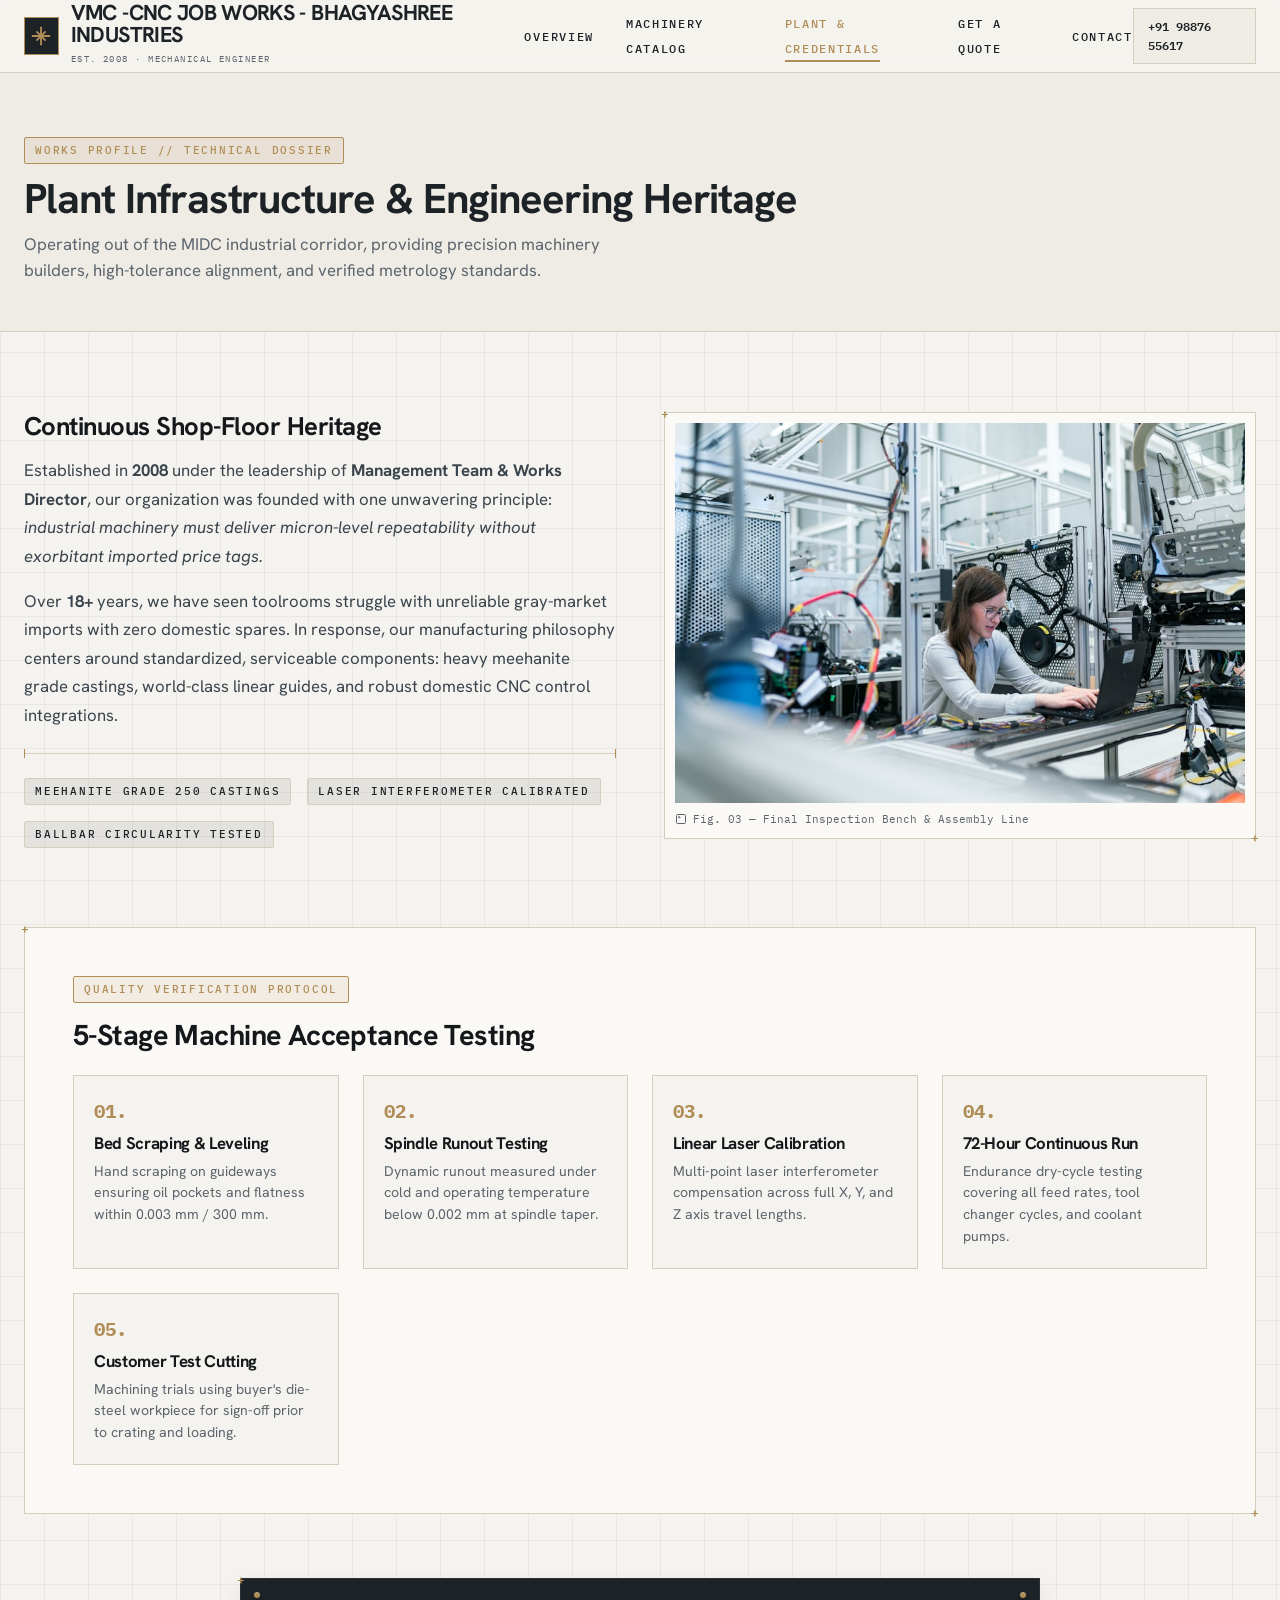
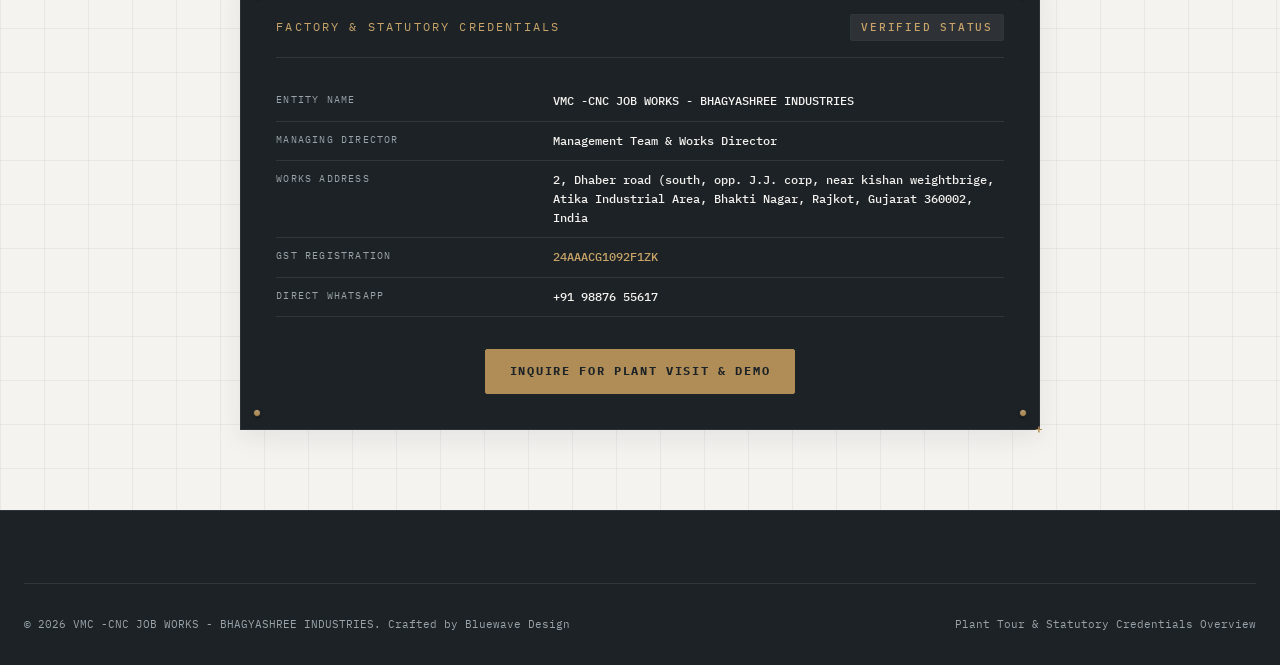
==== about.html @ 15ab4d51 "Deploy VMC -CNC JOB WORKS - BHAGYASHREE INDUSTRIES website" ====
<!DOCTYPE html>
<html lang="en">
<head>
  <meta charset="UTF-8" />
  <meta name="viewport" content="width=device-width, initial-scale=1.0" />
  <title>About Plant & Works Heritage — VMC -CNC JOB WORKS - BHAGYASHREE INDUSTRIES</title>
  <meta name="description" content="Explore VMC -CNC JOB WORKS - BHAGYASHREE INDUSTRIES's manufacturing infrastructure, assembly floor, metrology lab, and 18+ years history in Rajkot, Gujarat." />
  
  <link rel="preconnect" href="https://fonts.googleapis.com" />
  <link rel="preconnect" href="https://fonts.gstatic.com" crossorigin />
  <link href="https://fonts.googleapis.com/css2?family=Hanken+Grotesk:wght@400;500;600;700;800&family=IBM+Plex+Mono:wght@400;500;600;700&display=swap" rel="stylesheet" />

  <link rel="stylesheet" href="assets/css/style.css" />
</head>
<body class="blueprint-grid">

  <!-- ================= SITE HEADER ================= -->
  <header class="site-header">
    <div class="container">
      <div class="nav-wrapper">
        <a href="index.html" class="brand-logo">
          <div class="brand-icon">
            <svg width="22" height="22" viewBox="0 0 24 24" fill="none" stroke="currentColor" stroke-width="2">
              <path d="M12 2v20M2 12h20M7 7l10 10M17 7L7 17"/>
            </svg>
          </div>
          <div class="brand-text">
            <h1 data-bind="name">VMC -CNC JOB WORKS - BHAGYASHREE INDUSTRIES</h1>
            <span class="est-tag">EST. <span data-bind="established">2008</span> · MECHANICAL ENGINEER</span>
          </div>
        </a>

        <nav>
          <ul class="nav-links">
            <li><a href="index.html">Overview</a></li>
            <li><a href="services.html">Machinery Catalog</a></li>
            <li><a href="about.html" class="active">Plant &amp; Credentials</a></li>
            <li><a href="index.html#rfq">Get a Quote</a></li>
            <li><a href="index.html#contact">Contact</a></li>
          </ul>
        </nav>

        <div class="nav-actions">
          <a href="tel:+919887655617" class="nav-phone-pill" data-bind="phoneDisplay">
            <svg width="14" height="14" viewBox="0 0 24 24" fill="none" stroke="currentColor" stroke-width="2">
              <path d="M22 16.92v3a2 2 0 0 1-2.18 2 19.79 19.79 0 0 1-8.63-3.07 19.5 19.5 0 0 1-6-6 19.79 19.79 0 0 1-3.07-8.67A2 2 0 0 1 4.11 2h3a2 2 0 0 1 2 1.72 12.84 12.84 0 0 0 .7 2.81 2 2 0 0 1-.45 2.11L8.09 9.91a16 16 0 0 0 6 6l1.27-1.27a2 2 0 0 1 2.11-.45 12.84 12.84 0 0 0 2.81.7A2 2 0 0 1 22 16.92z"/>
            </svg>
            +91 98876 55617
          </a>
          <button class="mobile-menu-btn" aria-label="Toggle Menu">
            <svg width="24" height="24" viewBox="0 0 24 24" fill="none" stroke="currentColor" stroke-width="2">
              <path d="M3 12h18M3 6h18M3 18h18"/>
            </svg>
          </button>
        </div>
      </div>
    </div>
  </header>

  <main>
    <!-- Header Banner -->
    <section class="section" style="padding: 4rem 0 2rem; background: var(--paper2); border-bottom: 1px solid var(--hairline);">
      <div class="container">
        <div class="mono-badge badge-brass section-tag">WORKS PROFILE // TECHNICAL DOSSIER</div>
        <h2 class="section-title">Plant Infrastructure &amp; Engineering Heritage</h2>
        <p class="section-desc">
          Operating out of the MIDC industrial corridor, providing precision machinery builders, high-tolerance alignment, and verified metrology standards.
        </p>
      </div>
    </section>

    <!-- Detail Grid -->
    <section class="section">
      <div class="container">
        <div style="display: grid; grid-template-columns: 1fr 1fr; gap: 3rem; margin-bottom: 4rem;">
          
          <div>
            <h3 style="font-size: 1.6rem; margin-bottom: 1rem;">Continuous Shop-Floor Heritage</h3>
            <p style="font-size: 1.05rem; color: #3A444C; line-height: 1.7;">
              Established in <strong data-bind="established">2008</strong> under the leadership of <strong data-bind="proprietor">Management Team</strong>, our organization was founded with one unwavering principle: <em>industrial machinery must deliver micron-level repeatability without exorbitant imported price tags.</em>
            </p>
            <p style="font-size: 1.05rem; color: #3A444C; line-height: 1.7;">
              Over <strong data-bind="yearsInOperation">18+</strong> years, we have seen toolrooms struggle with unreliable gray-market imports with zero domestic spares. In response, our manufacturing philosophy centers around standardized, serviceable components: heavy meehanite grade castings, world-class linear guides, and robust domestic CNC control integrations.
            </p>
            <div class="dim-line"></div>
            <div style="display: flex; gap: 1rem; flex-wrap: wrap;">
              <div class="mono-badge badge-steel">Meehanite Grade 250 Castings</div>
              <div class="mono-badge badge-steel">Laser Interferometer Calibrated</div>
              <div class="mono-badge badge-steel">Ballbar Circularity Tested</div>
            </div>
          </div>

          <div>
            <div class="plant-photo-frame plate">
              <img src="assets/img/05.jpg" alt="Plant Floor" />
              <div class="photo-caption">
                <svg width="12" height="12" viewBox="0 0 24 24" fill="none" stroke="currentColor" stroke-width="2"><rect x="3" y="3" width="18" height="18" rx="2"/><circle cx="8.5" cy="8.5" r="1.5"/></svg>
                Fig. 03 — Final Inspection Bench &amp; Assembly Line
              </div>
            </div>
          </div>

        </div>

        <!-- Metrology & Quality Process -->
        <div id="qa" class="plate" style="background: var(--paperlight); border: 1px solid var(--hairline); padding: 3rem; margin-bottom: 4rem;">
          <div class="mono-badge badge-brass" style="margin-bottom: 1rem;">QUALITY VERIFICATION PROTOCOL</div>
          <h3 style="font-size: 1.8rem; margin-bottom: 1.5rem;">5-Stage Machine Acceptance Testing</h3>

          <div style="display: grid; grid-template-columns: repeat(auto-fit, minmax(220px, 1fr)); gap: 1.5rem;">
            <div style="padding: 1.25rem; background: var(--paper); border: 1px solid var(--hairline);">
              <span style="font-family: var(--font-mono); color: var(--brass); font-weight: 700; font-size: 1.2rem;">01.</span>
              <h4 style="font-size: 1.05rem; margin: 0.5rem 0;">Bed Scraping &amp; Leveling</h4>
              <p style="font-size: 0.88rem; color: var(--muted); margin: 0;">Hand scraping on guideways ensuring oil pockets and flatness within 0.003 mm / 300 mm.</p>
            </div>

            <div style="padding: 1.25rem; background: var(--paper); border: 1px solid var(--hairline);">
              <span style="font-family: var(--font-mono); color: var(--brass); font-weight: 700; font-size: 1.2rem;">02.</span>
              <h4 style="font-size: 1.05rem; margin: 0.5rem 0;">Spindle Runout Testing</h4>
              <p style="font-size: 0.88rem; color: var(--muted); margin: 0;">Dynamic runout measured under cold and operating temperature below 0.002 mm at spindle taper.</p>
            </div>

            <div style="padding: 1.25rem; background: var(--paper); border: 1px solid var(--hairline);">
              <span style="font-family: var(--font-mono); color: var(--brass); font-weight: 700; font-size: 1.2rem;">03.</span>
              <h4 style="font-size: 1.05rem; margin: 0.5rem 0;">Linear Laser Calibration</h4>
              <p style="font-size: 0.88rem; color: var(--muted); margin: 0;">Multi-point laser interferometer compensation across full X, Y, and Z axis travel lengths.</p>
            </div>

            <div style="padding: 1.25rem; background: var(--paper); border: 1px solid var(--hairline);">
              <span style="font-family: var(--font-mono); color: var(--brass); font-weight: 700; font-size: 1.2rem;">04.</span>
              <h4 style="font-size: 1.05rem; margin: 0.5rem 0;">72-Hour Continuous Run</h4>
              <p style="font-size: 0.88rem; color: var(--muted); margin: 0;">Endurance dry-cycle testing covering all feed rates, tool changer cycles, and coolant pumps.</p>
            </div>

            <div style="padding: 1.25rem; background: var(--paper); border: 1px solid var(--hairline);">
              <span style="font-family: var(--font-mono); color: var(--brass); font-weight: 700; font-size: 1.2rem;">05.</span>
              <h4 style="font-size: 1.05rem; margin: 0.5rem 0;">Customer Test Cutting</h4>
              <p style="font-size: 0.88rem; color: var(--muted); margin: 0;">Machining trials using buyer's die-steel workpiece for sign-off prior to crating and loading.</p>
            </div>
          </div>
        </div>

        <!-- Riveted Plate Credentials -->
        <div id="credentials" style="max-width: 800px; margin: 0 auto;">
          <div class="reg-plate plate">
            <div class="rivet rivet-tl"></div>
            <div class="rivet rivet-tr"></div>
            <div class="rivet rivet-bl"></div>
            <div class="rivet rivet-br"></div>

            <div class="reg-plate-head">
              <span class="reg-plate-title">FACTORY &amp; STATUTORY CREDENTIALS</span>
              <span class="mono-badge badge-dark">VERIFIED STATUS</span>
            </div>

            <table class="reg-table">
              <tbody>
                <tr>
                  <td class="field-label">Entity Name</td>
                  <td class="field-value" data-bind="name">VMC -CNC JOB WORKS - BHAGYASHREE INDUSTRIES</td>
                </tr>
                <tr>
                  <td class="field-label">Managing Director</td>
                  <td class="field-value" data-bind="proprietor">Management Team</td>
                </tr>
                <tr>
                  <td class="field-label">Works Address</td>
                  <td class="field-value" data-bind="address">2, Dhaber road (south, opp. J.J. corp, near kishan weightbrige, Atika Industrial Area, Bhakti Nagar, Rajkot, Gujarat 360002, India</td>
                </tr>
                <tr>
                  <td class="field-label">GST Registration</td>
                  <td class="field-value" style="color:var(--brass2);" data-bind="gst">24AAACG1092F1ZK</td>
                </tr>
                <tr>
                  <td class="field-label">Direct WhatsApp</td>
                  <td class="field-value" data-bind="phoneDisplay">+91 98876 55617</td>
                </tr>
              </tbody>
            </table>

            <div style="margin-top: 2rem; text-align: center;">
              <a href="index.html#rfq" class="btn btn-primary">
                Inquire For Plant Visit &amp; Demo
              </a>
            </div>
          </div>
        </div>

      </div>
    </section>
  </main>

  <footer class="site-footer blueprint-grid-dark">
    <div class="container">
      <div class="footer-bottom">
        <div>
          &copy; 2026 VMC -CNC JOB WORKS - BHAGYASHREE INDUSTRIES. Crafted by Bluewave Design
        </div>
        <div>
          Plant Tour &amp; Statutory Credentials Overview
        </div>
      </div>
    </div>
  </footer>

  <script type="module" src="assets/js/main.js"></script>
</body>
</html>
---- assets/css/style.css ----
/* ==========================================================================
   INDUSTRIAL BLUEPRINT & PRECISION ENGINEERING DESIGN SYSTEM
   Master Stylesheet for Industrial Machinery Manufacturers
   Aesthetics: Shop-floor authenticity, technical drafting grid, brass accents,
   physical registration marks (+), dimension lines, and structural rivets.
   ========================================================================== */

/* 1. CSS Custom Properties / Design Tokens */
:root {
  /* Drafting Paper & Backgrounds */
  --paper: #F5F3EF;          /* Main warm drafting vellum background */
  --paper2: #EFECE6;         /* Secondary paper / caption tag background */
  --paperlight: #FAF9F6;     /* Card background */
  --white: #FFFFFF;

  /* Structural Steel */
  --steel: #1C2226;          /* Deep industrial dark steel / header / dark plates */
  --steel2: #2A3238;         /* Secondary dark slate steel / card borders */
  --steelline: #2F373E;      /* Dark border hairline */
  --steelcard: #22292E;      /* Dark card surface */

  /* Machining Metals & Accents */
  --brass: #B08D57;          /* Classic engineering brass / corner marks / active tabs */
  --brass2: #C8A468;         /* Light brass / illuminated badges / stat numbers */
  --brass-glow: rgba(176, 141, 87, 0.18);
  --brass-soft: rgba(176, 141, 87, 0.12);

  /* Lines & Ink */
  --hairline: #D4CEBF;       /* Blueprint boundary dividers & card outlines */
  --ink: #14181B;            /* Deep black body text */
  --muted: #5C656C;          /* Technical muted descriptions & secondary labels */
  --muted-light: #9AA3AA;    /* Dark mode muted text */

  /* Typography Stacks */
  --font-display: 'Hanken Grotesk', -apple-system, BlinkMacSystemFont, "Segoe UI", Roboto, sans-serif;
  --font-mono: 'IBM Plex Mono', 'JetBrains Mono', SFMono-Regular, Consolas, monospace;

  /* Elevation & Transition */
  --shadow-sm: 0 2px 6px rgba(28, 34, 38, 0.05);
  --shadow-md: 0 8px 24px rgba(28, 34, 38, 0.08);
  --shadow-lg: 0 16px 36px rgba(28, 34, 38, 0.14);
  --transition: 220ms cubic-bezier(0.16, 1, 0.3, 1);
}

/* 2. Base Reset & Typography */
*, *::before, *::after {
  box-sizing: border-box;
  margin: 0;
  padding: 0;
}

html {
  font-size: 16px;
  scroll-behavior: smooth;
  color-scheme: light;
}

body {
  font-family: var(--font-display);
  background-color: var(--paper);
  color: var(--ink);
  line-height: 1.55;
  -webkit-font-smoothing: antialiased;
  -moz-osx-font-smoothing: grayscale;
  overflow-x: hidden;
}

h1, h2, h3, h4, h5, h6 {
  font-family: var(--font-display);
  font-weight: 700;
  line-height: 1.12;
  color: inherit;
  letter-spacing: -0.02em;
}

p {
  margin-bottom: 1rem;
}

a {
  color: inherit;
  text-decoration: none;
  transition: all var(--transition);
}

img {
  max-width: 100%;
  height: auto;
  display: block;
}

/* 3. Drafting & Blueprint Engineering Motifs */
.blueprint-grid {
  background-image:
    linear-gradient(to right, rgba(28, 34, 38, 0.055) 1px, transparent 1px),
    linear-gradient(to bottom, rgba(28, 34, 38, 0.055) 1px, transparent 1px);
  background-size: 44px 44px;
}

.blueprint-grid-dark {
  background-image:
    linear-gradient(to right, rgba(245, 243, 239, 0.05) 1px, transparent 1px),
    linear-gradient(to bottom, rgba(245, 243, 239, 0.05) 1px, transparent 1px);
  background-size: 44px 44px;
}

/* Corner CAD Registration Crosses (+) */
.plate {
  position: relative;
}

.plate::before,
.plate::after {
  content: "+";
  position: absolute;
  font-family: var(--font-mono);
  font-size: 13px;
  line-height: 1;
  color: var(--brass);
  pointer-events: none;
  font-weight: 600;
  z-index: 2;
}

.plate::before {
  top: -6px;
  left: -4px;
}

.plate::after {
  bottom: -6px;
  right: -4px;
}

.plate-rev::before {
  top: -6px;
  right: -4px;
  left: auto;
}

.plate-rev::after {
  bottom: -6px;
  left: -4px;
  right: auto;
}

/* Dimension Line Dividers with Brass End Ticks */
.dim-line {
  position: relative;
  height: 1px;
  background: var(--hairline);
  margin: 1.5rem 0;
  width: 100%;
}

.dim-line::before,
.dim-line::after {
  content: "";
  position: absolute;
  top: -4px;
  width: 1px;
  height: 9px;
  background: var(--brass);
}

.dim-line::before {
  left: 0;
}

.dim-line::after {
  right: 0;
}

.dim-line.dark {
  background: var(--steelline);
}

/* Physical Brass Rivets on Panels */
.rivet {
  position: absolute;
  width: 8px;
  height: 8px;
  border-radius: 9999px;
  background: var(--brass);
  border: 1px solid var(--steel);
  box-shadow: inset 0 1px 1px rgba(255, 255, 255, 0.4), 0 1px 2px rgba(0, 0, 0, 0.4);
}

.rivet-tl { top: 12px; left: 12px; }
.rivet-tr { top: 12px; right: 12px; }
.rivet-bl { bottom: 12px; left: 12px; }
.rivet-br { bottom: 12px; right: 12px; }

/* 4. Technical Badges & Monospace Accents */
.mono-badge {
  font-family: var(--font-mono);
  font-size: 11px;
  text-transform: uppercase;
  letter-spacing: 0.16em;
  padding: 4px 10px;
  border-radius: 2px;
  display: inline-flex;
  align-items: center;
  gap: 6px;
  font-weight: 500;
}

.badge-brass {
  background: var(--brass-soft);
  color: var(--brass);
  border: 1px solid var(--brass);
}

.badge-steel {
  background: rgba(28, 34, 38, 0.08);
  color: var(--steel);
  border: 1px solid var(--hairline);
}

.badge-dark {
  background: rgba(245, 243, 239, 0.08);
  color: var(--brass2);
  border: 1px solid var(--steelline);
}

/* 5. Buttons & Interactive Controls */
.btn {
  font-family: var(--font-mono);
  font-size: 12px;
  text-transform: uppercase;
  letter-spacing: 0.14em;
  font-weight: 600;
  display: inline-flex;
  align-items: center;
  justify-content: center;
  gap: 8px;
  padding: 12px 24px;
  border-radius: 2px;
  cursor: pointer;
  border: 1px solid transparent;
  transition: all var(--transition);
}

.btn-primary {
  background-color: var(--brass);
  color: var(--steel);
  border-color: var(--brass);
  font-weight: 700;
}

.btn-primary:hover {
  background-color: var(--brass2);
  border-color: var(--brass2);
  transform: translateY(-1px);
  box-shadow: 0 4px 14px var(--brass-glow);
}

.btn-steel {
  background-color: var(--steel);
  color: var(--paper);
  border-color: var(--steel);
}

.btn-steel:hover {
  background-color: var(--steel2);
  transform: translateY(-1px);
}

.btn-outline {
  background: transparent;
  color: var(--steel);
  border-color: var(--hairline);
}

.btn-outline:hover {
  border-color: var(--steel);
  background: rgba(28, 34, 38, 0.04);
}

.btn-outline-light {
  background: transparent;
  color: var(--paper);
  border-color: rgba(245, 243, 239, 0.25);
}

.btn-outline-light:hover {
  border-color: var(--brass);
  color: var(--brass2);
  background: rgba(176, 141, 87, 0.08);
}

.btn-whatsapp {
  background-color: #25D366;
  color: #FFFFFF;
  border-color: #25D366;
  font-weight: 700;
}

.btn-whatsapp:hover {
  background-color: #20BA5A;
  border-color: #20BA5A;
  box-shadow: 0 4px 16px rgba(37, 211, 102, 0.35);
  transform: translateY(-1px);
}

.btn-sm {
  padding: 8px 14px;
  font-size: 10px;
}

/* 6. Layout Containers */
.container {
  max-width: 1280px;
  margin: 0 auto;
  padding: 0 1.5rem;
}

.container-narrow {
  max-width: 980px;
  margin: 0 auto;
  padding: 0 1.5rem;
}

/* 7. Header & Navigation */
.site-header {
  position: sticky;
  top: 0;
  z-index: 100;
  background: rgba(245, 243, 239, 0.94);
  backdrop-filter: blur(10px);
  border-bottom: 1px solid var(--hairline);
  transition: all var(--transition);
}

.nav-wrapper {
  display: flex;
  align-items: center;
  justify-content: space-between;
  height: 72px;
}

.brand-logo {
  display: flex;
  align-items: center;
  gap: 12px;
}

.brand-icon {
  width: 38px;
  height: 38px;
  background: var(--steel);
  color: var(--brass);
  display: flex;
  align-items: center;
  justify-content: center;
  border: 1px solid var(--brass);
}

.brand-text h1 {
  font-size: 1.35rem;
  letter-spacing: -0.03em;
  line-height: 1;
  color: var(--steel);
}

.brand-text .est-tag {
  font-family: var(--font-mono);
  font-size: 9px;
  color: var(--muted);
  letter-spacing: 0.16em;
  text-transform: uppercase;
}

.nav-links {
  display: flex;
  align-items: center;
  gap: 2rem;
  list-style: none;
}

.nav-links a {
  font-family: var(--font-mono);
  font-size: 12px;
  text-transform: uppercase;
  letter-spacing: 0.14em;
  color: var(--steel);
  font-weight: 500;
  position: relative;
  padding: 6px 0;
}

.nav-links a:hover,
.nav-links a.active {
  color: var(--brass);
}

.nav-links a.active::after {
  content: "";
  position: absolute;
  bottom: 0;
  left: 0;
  width: 100%;
  height: 2px;
  background: var(--brass);
}

.nav-actions {
  display: flex;
  align-items: center;
  gap: 12px;
}

.nav-phone-pill {
  font-family: var(--font-mono);
  font-size: 12px;
  color: var(--steel);
  display: flex;
  align-items: center;
  gap: 6px;
  padding: 8px 14px;
  background: var(--paper2);
  border: 1px solid var(--hairline);
  font-weight: 600;
}

.nav-phone-pill:hover {
  border-color: var(--brass);
  color: var(--brass);
}

.mobile-menu-btn {
  display: none;
  background: none;
  border: 1px solid var(--hairline);
  padding: 8px;
  cursor: pointer;
  color: var(--steel);
}

/* 8. Hero Section */
.hero-section {
  position: relative;
  background-color: var(--steel);
  color: var(--paper);
  padding: 5.5rem 0 4.5rem;
  overflow: hidden;
}

.hero-bg-overlay {
  position: absolute;
  inset: 0;
  background-size: cover;
  background-position: center;
  opacity: 0.28;
  mix-blend-mode: luminosity;
  pointer-events: none;
}

.hero-inset-frame {
  position: absolute;
  inset: 1.25rem;
  border: 1px solid rgba(245, 243, 239, 0.12);
  pointer-events: none;
}

.hero-content {
  position: relative;
  z-index: 10;
  max-width: 900px;
}

.hero-title {
  font-size: clamp(2.4rem, 6.2vw, 4.8rem);
  font-weight: 800;
  line-height: 1.05;
  letter-spacing: -0.03em;
  margin: 1.5rem 0 1.5rem;
  color: var(--paper);
}

.hero-title .accent-brass {
  color: var(--brass2);
}

.hero-subtitle {
  font-size: 1.15rem;
  line-height: 1.6;
  color: #B2BBC2;
  max-width: 680px;
  margin-bottom: 2.2rem;
}

.hero-cta-group {
  display: flex;
  flex-wrap: wrap;
  align-items: center;
  gap: 1rem;
}

/* 9. Stats & Verification Strip */
.stats-strip {
  background-color: var(--steel);
  border-top: 1px solid var(--steelline);
  border-bottom: 1px solid var(--steelline);
  color: var(--paper);
}

.stats-grid {
  display: grid;
  grid-template-columns: repeat(4, 1fr);
}

.stat-item {
  padding: 2rem 1.5rem;
  border-right: 1px solid var(--steelline);
  position: relative;
}

.stat-item:last-child {
  border-right: none;
}

.stat-num {
  font-family: var(--font-mono);
  font-size: clamp(1.8rem, 2.8vw, 2.5rem);
  font-weight: 600;
  color: var(--brass2);
  line-height: 1;
  margin-bottom: 0.4rem;
}

.stat-label {
  font-size: 0.92rem;
  font-weight: 600;
  color: var(--paper);
  margin-bottom: 0.25rem;
}

.stat-sub {
  font-family: var(--font-mono);
  font-size: 11px;
  color: var(--muted-light);
  line-height: 1.35;
}

/* 10. Machinery Catalog Section */
.section {
  padding: 5rem 0;
  position: relative;
}

.section-head {
  margin-bottom: 2.5rem;
}

.section-tag {
  margin-bottom: 0.75rem;
}

.section-title {
  font-size: clamp(1.8rem, 3.5vw, 2.6rem);
  letter-spacing: -0.025em;
  color: var(--steel);
}

.section-desc {
  font-size: 1.05rem;
  color: var(--muted);
  max-width: 640px;
  margin-top: 0.5rem;
}

/* Filter Tabs */
.catalog-filter-bar {
  display: flex;
  flex-wrap: wrap;
  gap: 8px;
  margin-bottom: 2.5rem;
  padding-bottom: 1.5rem;
  border-bottom: 1px solid var(--hairline);
}

.filter-btn {
  font-family: var(--font-mono);
  font-size: 11px;
  text-transform: uppercase;
  letter-spacing: 0.12em;
  padding: 8px 16px;
  background: var(--paper2);
  color: var(--steel);
  border: 1px solid var(--hairline);
  cursor: pointer;
  transition: all var(--transition);
  font-weight: 500;
}

.filter-btn:hover {
  border-color: var(--steel);
}

.filter-btn.active {
  background: var(--steel);
  color: var(--brass2);
  border-color: var(--steel);
  font-weight: 600;
}

/* Machine Cards Grid */
.catalog-grid {
  display: grid;
  grid-template-columns: repeat(auto-fill, minmax(360px, 1fr));
  gap: 2rem;
}

.spec-card {
  background: var(--paperlight);
  border: 1px solid var(--hairline);
  display: flex;
  flex-direction: column;
  position: relative;
  transition: transform var(--transition), box-shadow var(--transition), border-color var(--transition);
}

.spec-card:hover {
  transform: translateY(-4px);
  box-shadow: var(--shadow-md);
  border-color: var(--brass);
}

.card-topbar {
  padding: 10px 16px;
  background: var(--paper2);
  border-bottom: 1px solid var(--hairline);
  display: flex;
  justify-content: space-between;
  align-items: center;
  font-family: var(--font-mono);
  font-size: 11px;
}

.card-code {
  color: var(--brass);
  font-weight: 600;
  letter-spacing: 0.1em;
}

.card-cat {
  color: var(--muted);
  text-transform: uppercase;
  letter-spacing: 0.08em;
}

.card-img-wrap {
  position: relative;
  aspect-ratio: 4 / 3;
  overflow: hidden;
  background: #E8E5DD;
}

.card-img-wrap img {
  width: 100%;
  height: 100%;
  object-fit: cover;
  transition: transform 400ms ease;
}

.spec-card:hover .card-img-wrap img {
  transform: scale(1.04);
}

.card-body {
  padding: 1.5rem;
  display: flex;
  flex-direction: column;
  flex-grow: 1;
}

.card-title {
  font-size: 1.25rem;
  font-weight: 700;
  margin-bottom: 0.5rem;
  line-height: 1.25;
  color: var(--steel);
}

.card-spec {
  font-size: 0.92rem;
  color: var(--muted);
  line-height: 1.5;
  margin-bottom: 1.25rem;
  flex-grow: 1;
}

.card-specs-table {
  width: 100%;
  border-collapse: collapse;
  font-family: var(--font-mono);
  font-size: 11px;
  margin-bottom: 1.25rem;
}

.card-specs-table td {
  padding: 4px 0;
  border-bottom: 1px dashed var(--hairline);
}

.card-specs-table td:last-child {
  text-align: right;
  font-weight: 600;
  color: var(--steel);
}

.card-footer {
  padding-top: 1rem;
  border-top: 1px solid var(--hairline);
  display: flex;
  align-items: center;
  justify-content: space-between;
  gap: 12px;
}

.card-price-wrap {
  display: flex;
  flex-direction: column;
}

.card-price-label {
  font-family: var(--font-mono);
  font-size: 9px;
  text-transform: uppercase;
  letter-spacing: 0.12em;
  color: var(--muted);
}

.card-price {
  font-family: var(--font-mono);
  font-size: 1.15rem;
  font-weight: 700;
  color: var(--steel);
}

/* 11. About & Heritage Section */
.about-section {
  background: var(--paper);
  border-top: 1px solid var(--hairline);
}

.about-grid {
  display: grid;
  grid-template-columns: 1.1fr 0.9fr;
  gap: 3.5rem;
  align-items: start;
}

.plant-photo-frame {
  background: var(--paperlight);
  border: 1px solid var(--hairline);
  padding: 10px;
  margin-bottom: 1.5rem;
}

.plant-photo-frame img {
  width: 100%;
  height: 380px;
  object-fit: cover;
}

.photo-caption {
  font-family: var(--font-mono);
  font-size: 11px;
  color: var(--muted);
  margin-top: 8px;
  display: flex;
  align-items: center;
  gap: 6px;
}

.about-narrative {
  font-size: 1.05rem;
  line-height: 1.68;
  color: #384249;
}

/* Riveted Registration Plate */
.reg-plate {
  background: var(--steel);
  border: 1px solid var(--steel2);
  color: var(--paper);
  padding: 2.2rem;
  position: relative;
  box-shadow: var(--shadow-md);
}

.reg-plate-head {
  display: flex;
  align-items: center;
  justify-content: space-between;
  border-bottom: 1px solid var(--steelline);
  padding-bottom: 1rem;
  margin-bottom: 1.5rem;
}

.reg-plate-title {
  font-family: var(--font-mono);
  font-size: 12px;
  letter-spacing: 0.18em;
  text-transform: uppercase;
  color: var(--brass2);
}

.reg-table {
  width: 100%;
  font-family: var(--font-mono);
  font-size: 12px;
  border-collapse: collapse;
}

.reg-table tr {
  border-bottom: 1px solid var(--steelline);
}

.reg-table td {
  padding: 10px 0;
  vertical-align: top;
}

.reg-table .field-label {
  color: var(--muted-light);
  width: 38%;
  text-transform: uppercase;
  font-size: 10px;
  letter-spacing: 0.12em;
}

.reg-table .field-value {
  color: var(--paper);
  font-weight: 500;
}

/* 12. RFQ & Inquiry Section */
.rfq-section {
  background: var(--paper2);
  border-top: 1px solid var(--hairline);
  border-bottom: 1px solid var(--hairline);
}

.rfq-card {
  background: var(--paperlight);
  border: 1px solid var(--hairline);
  padding: 3rem;
  box-shadow: var(--shadow-sm);
}

.form-grid {
  display: grid;
  grid-template-columns: repeat(2, 1fr);
  gap: 1.5rem;
  margin-top: 2rem;
}

.form-full {
  grid-column: span 2;
}

.form-group {
  display: flex;
  flex-direction: column;
  gap: 6px;
}

.form-group label {
  font-family: var(--font-mono);
  font-size: 11px;
  text-transform: uppercase;
  letter-spacing: 0.12em;
  color: var(--steel);
  font-weight: 600;
}

.form-group label .req {
  color: #D9483B;
}

.form-control {
  font-family: var(--font-display);
  font-size: 0.95rem;
  padding: 12px 14px;
  background: var(--paper);
  border: 1px solid var(--hairline);
  border-radius: 2px;
  color: var(--ink);
  transition: all var(--transition);
}

.form-control:focus {
  outline: none;
  border-color: var(--brass);
  background: var(--white);
  box-shadow: 0 0 0 3px var(--brass-glow);
}

textarea.form-control {
  min-height: 110px;
  resize: vertical;
}

/* 13. Technical Footer */
.site-footer {
  background: var(--steel);
  color: var(--paper);
  padding: 4.5rem 0 2rem;
  border-top: 1px solid var(--steelline);
}

.footer-grid {
  display: grid;
  grid-template-columns: 1.4fr 1fr 1fr 1fr;
  gap: 3rem;
  margin-bottom: 3.5rem;
}

.footer-col h4 {
  font-family: var(--font-mono);
  font-size: 12px;
  text-transform: uppercase;
  letter-spacing: 0.16em;
  color: var(--brass2);
  margin-bottom: 1.25rem;
}

.footer-col p {
  color: #A9B3BA;
  font-size: 0.92rem;
  line-height: 1.6;
}

.footer-links {
  list-style: none;
}

.footer-links li {
  margin-bottom: 0.6rem;
}

.footer-links a {
  color: #A9B3BA;
  font-size: 0.92rem;
}

.footer-links a:hover {
  color: var(--brass2);
}

.footer-bottom {
  border-top: 1px solid var(--steelline);
  padding-top: 2rem;
  display: flex;
  flex-wrap: wrap;
  align-items: center;
  justify-content: space-between;
  gap: 1rem;
  font-family: var(--font-mono);
  font-size: 11px;
  color: var(--muted-light);
}

.maker-credit {
  color: var(--brass2);
  font-weight: 500;
}

/* 14. Responsive Queries */
@media (max-width: 1024px) {
  .stats-grid {
    grid-template-columns: repeat(2, 1fr);
  }
  .stat-item:nth-child(2) {
    border-right: none;
  }
  .stat-item:nth-child(3),
  .stat-item:nth-child(4) {
    border-top: 1px solid var(--steelline);
  }
  .about-grid {
    grid-template-columns: 1fr;
  }
  .footer-grid {
    grid-template-columns: repeat(2, 1fr);
  }
}

@media (max-width: 768px) {
  .nav-links {
    display: none;
  }
  .mobile-menu-btn {
    display: block;
  }
  .catalog-grid {
    grid-template-columns: 1fr;
  }
  .form-grid {
    grid-template-columns: 1fr;
  }
  .form-full {
    grid-column: span 1;
  }
  .rfq-card {
    padding: 1.5rem;
  }
  .footer-grid {
    grid-template-columns: 1fr;
  }
  .stats-grid {
    grid-template-columns: 1fr;
  }
  .stat-item {
    border-right: none;
    border-bottom: 1px solid var(--steelline);
  }
  .stat-item:last-child {
    border-bottom: none;
  }
}
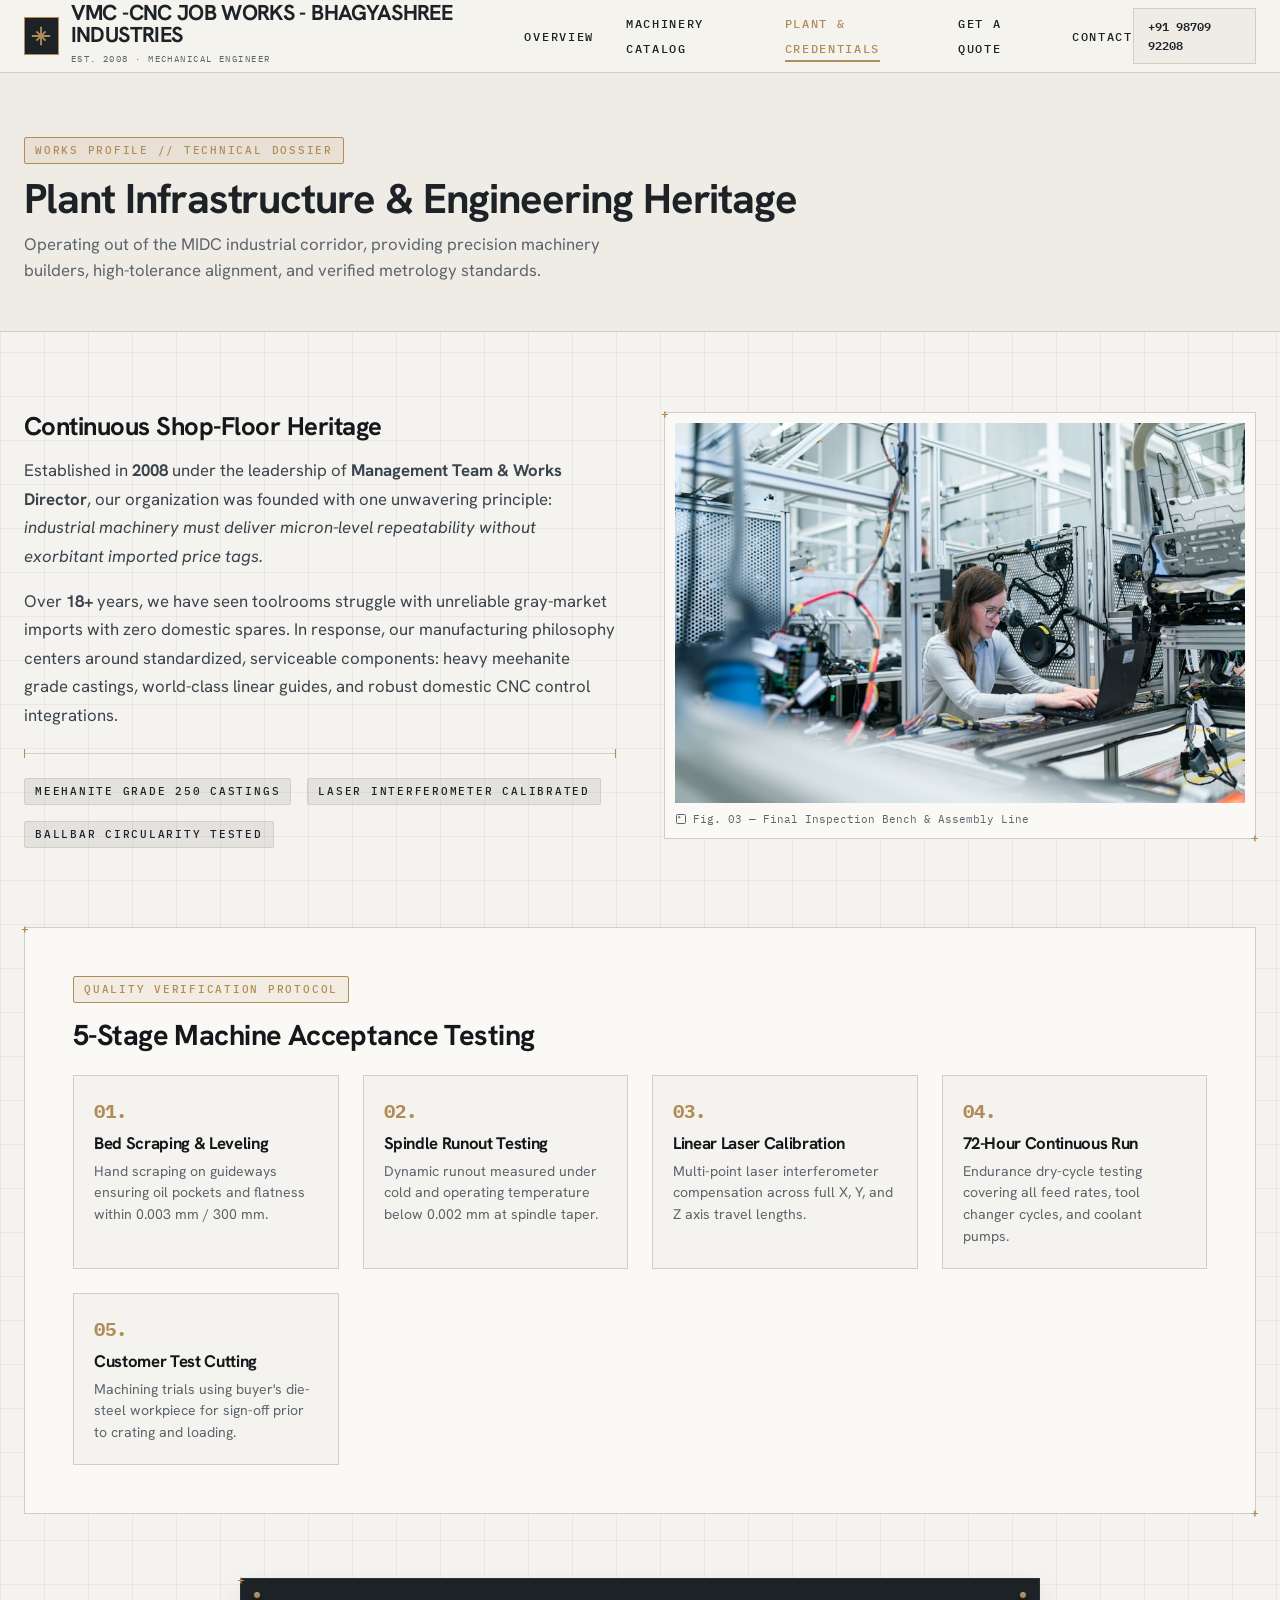
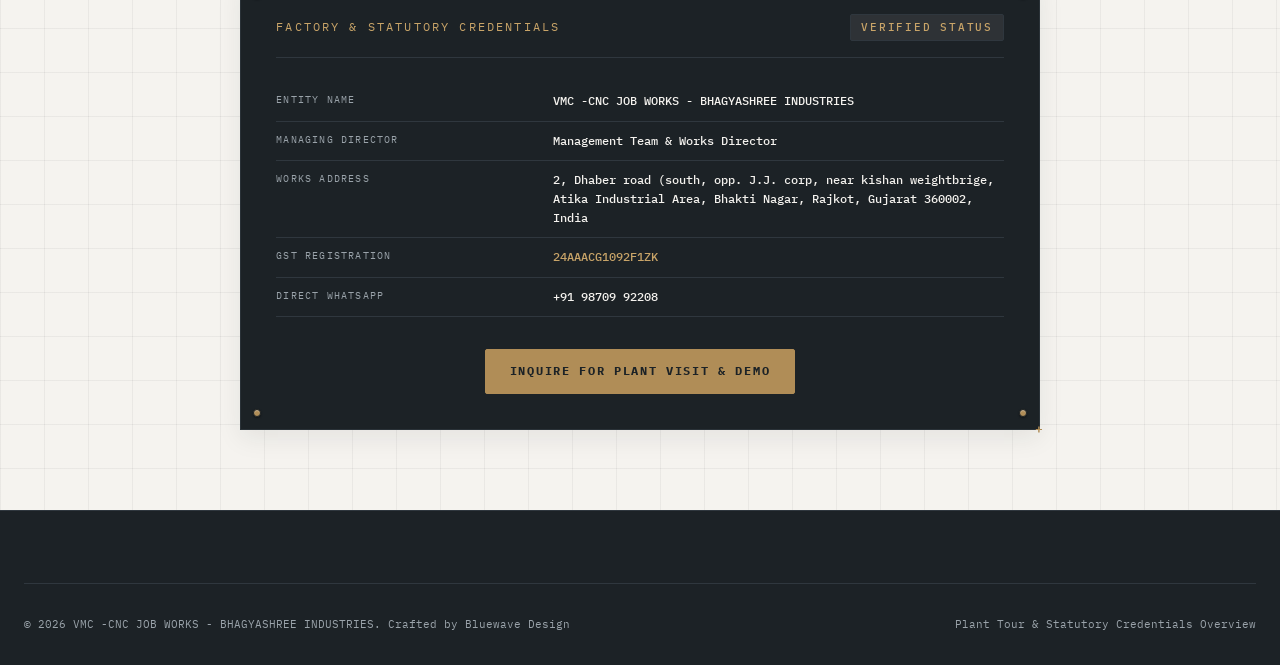
==== commit 14415809: "Deploy VMC -CNC JOB WORKS - BHAGYASHREE INDUSTRIES website" ====
--- a/about.html
+++ b/about.html
@@ -41,11 +41,11 @@
         </nav>
 
         <div class="nav-actions">
-          <a href="tel:+919887655617" class="nav-phone-pill" data-bind="phoneDisplay">
+          <a href="tel:+919870992208" class="nav-phone-pill" data-bind="phoneDisplay">
             <svg width="14" height="14" viewBox="0 0 24 24" fill="none" stroke="currentColor" stroke-width="2">
               <path d="M22 16.92v3a2 2 0 0 1-2.18 2 19.79 19.79 0 0 1-8.63-3.07 19.5 19.5 0 0 1-6-6 19.79 19.79 0 0 1-3.07-8.67A2 2 0 0 1 4.11 2h3a2 2 0 0 1 2 1.72 12.84 12.84 0 0 0 .7 2.81 2 2 0 0 1-.45 2.11L8.09 9.91a16 16 0 0 0 6 6l1.27-1.27a2 2 0 0 1 2.11-.45 12.84 12.84 0 0 0 2.81.7A2 2 0 0 1 22 16.92z"/>
             </svg>
-            +91 98876 55617
+            +91 98709 92208
           </a>
           <button class="mobile-menu-btn" aria-label="Toggle Menu">
             <svg width="24" height="24" viewBox="0 0 24 24" fill="none" stroke="currentColor" stroke-width="2">
@@ -173,7 +173,7 @@
                 </tr>
                 <tr>
                   <td class="field-label">Direct WhatsApp</td>
-                  <td class="field-value" data-bind="phoneDisplay">+91 98876 55617</td>
+                  <td class="field-value" data-bind="phoneDisplay">+91 98709 92208</td>
                 </tr>
               </tbody>
             </table>
